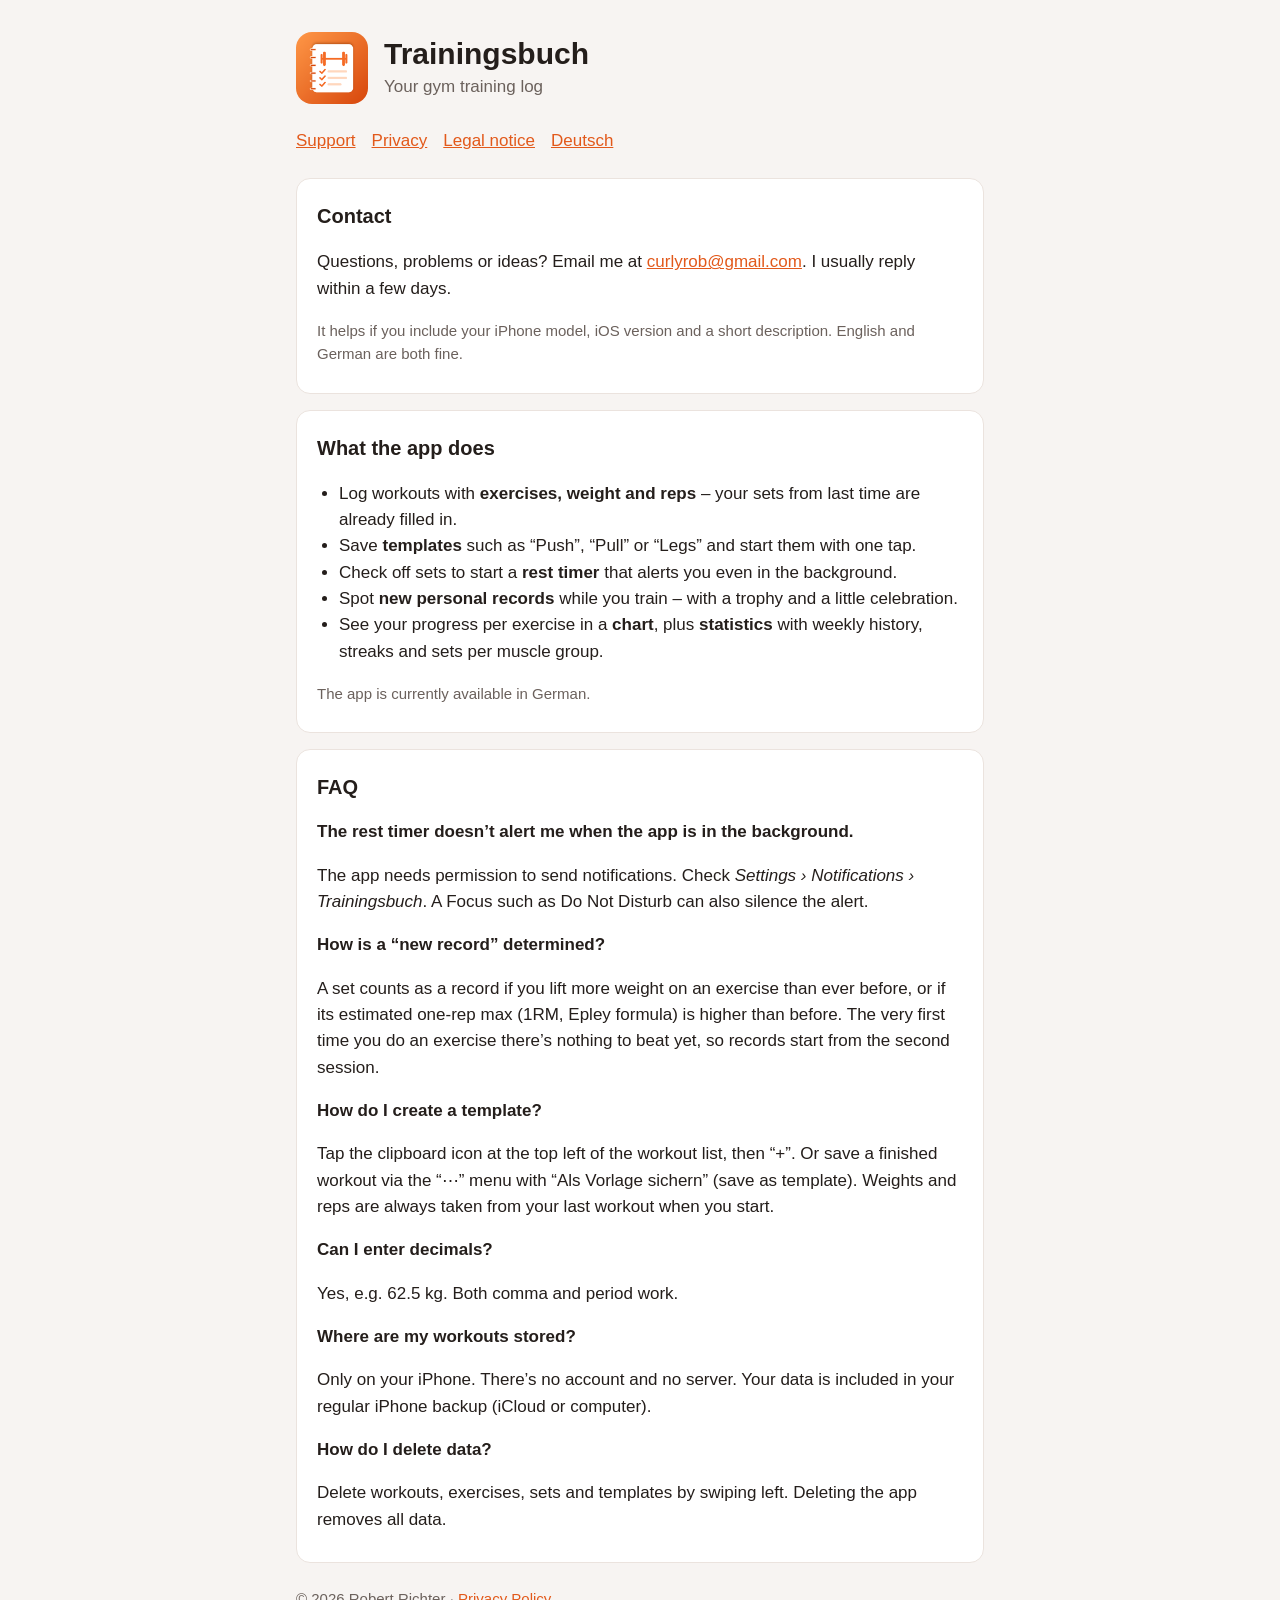
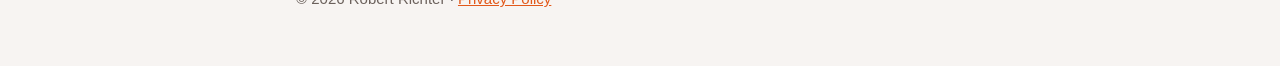
==== en/index.html @ 0fff26d6 "Support-, Datenschutz- und Impressumsseiten für Trainingsbuch (DE/EN) Co-Authored-By: Claude Opus 5." ====
<!doctype html>
<html lang="en">
<head>
  <meta charset="utf-8">
  <meta name="viewport" content="width=device-width, initial-scale=1">
  <title>Trainingsbuch – Support</title>
  <meta name="description" content="Help and contact for the iPhone app “Trainingsbuch” – your gym training log.">
  <link rel="icon" href="../icon.png">
  <link rel="stylesheet" href="../style.css">
</head>
<body>
<main>
  <header>
    <img src="../icon.png" alt="">
    <div>
      <h1>Trainingsbuch</h1>
      <p>Your gym training log</p>
    </div>
  </header>
  <nav>
    <a href="./">Support</a>
    <a href="privacy.html">Privacy</a>
    <a href="legal.html">Legal notice</a>
    <a href="../">Deutsch</a>
  </nav>

  <section>
    <h2>Contact</h2>
    <p>Questions, problems or ideas? Email me at
      <a href="mailto:curlyrob@gmail.com?subject=Trainingsbuch">curlyrob@gmail.com</a>.
      I usually reply within a few days.</p>
    <p class="muted">It helps if you include your iPhone model, iOS version and a short description. English and German are both fine.</p>
  </section>

  <section>
    <h2>What the app does</h2>
    <ul>
      <li>Log workouts with <strong>exercises, weight and reps</strong> – your sets from last time are already filled in.</li>
      <li>Save <strong>templates</strong> such as “Push”, “Pull” or “Legs” and start them with one tap.</li>
      <li>Check off sets to start a <strong>rest timer</strong> that alerts you even in the background.</li>
      <li>Spot <strong>new personal records</strong> while you train – with a trophy and a little celebration.</li>
      <li>See your progress per exercise in a <strong>chart</strong>, plus <strong>statistics</strong> with weekly history, streaks and sets per muscle group.</li>
    </ul>
    <p class="muted">The app is currently available in German.</p>
  </section>

  <section>
    <h2>FAQ</h2>
    <h3>The rest timer doesn’t alert me when the app is in the background.</h3>
    <p>The app needs permission to send notifications. Check <em>Settings › Notifications › Trainingsbuch</em>. A Focus such as Do Not Disturb can also silence the alert.</p>
    <h3>How is a “new record” determined?</h3>
    <p>A set counts as a record if you lift more weight on an exercise than ever before, or if its estimated one-rep max (1RM, Epley formula) is higher than before. The very first time you do an exercise there’s nothing to beat yet, so records start from the second session.</p>
    <h3>How do I create a template?</h3>
    <p>Tap the clipboard icon at the top left of the workout list, then “+”. Or save a finished workout via the “⋯” menu with “Als Vorlage sichern” (save as template). Weights and reps are always taken from your last workout when you start.</p>
    <h3>Can I enter decimals?</h3>
    <p>Yes, e.g. 62.5 kg. Both comma and period work.</p>
    <h3>Where are my workouts stored?</h3>
    <p>Only on your iPhone. There’s no account and no server. Your data is included in your regular iPhone backup (iCloud or computer).</p>
    <h3>How do I delete data?</h3>
    <p>Delete workouts, exercises, sets and templates by swiping left. Deleting the app removes all data.</p>
  </section>

  <footer>© 2026 Robert Richter · <a href="privacy.html">Privacy Policy</a></footer>
</main>
</body>
</html>
---- style.css ----
:root {
  --bg: #f7f4f2;
  --card: #ffffff;
  --text: #241e1b;
  --muted: #6b615c;
  --accent: #e2591b;
  --line: #ebe3de;
}
@media (prefers-color-scheme: dark) {
  :root {
    --bg: #151110;
    --card: #201a18;
    --text: #eeeae8;
    --muted: #aaa19c;
    --accent: #ff8c47;
    --line: #352d2a;
  }
}
* { box-sizing: border-box; }
body {
  margin: 0;
  background: var(--bg);
  color: var(--text);
  font: 17px/1.55 -apple-system, BlinkMacSystemFont, "Segoe UI", Roboto, sans-serif;
}
main { max-width: 720px; margin: 0 auto; padding: 32px 16px 56px; }
header { display: flex; align-items: center; gap: 16px; margin-bottom: 24px; }
header img { width: 72px; height: 72px; border-radius: 16px; }
header h1 { margin: 0; font-size: 30px; line-height: 1.2; }
header p { margin: 2px 0 0; color: var(--muted); }
nav { display: flex; gap: 16px; margin-bottom: 24px; flex-wrap: wrap; }
a { color: var(--accent); }
section {
  background: var(--card);
  border: 1px solid var(--line);
  border-radius: 14px;
  padding: 4px 20px 12px;
  margin-bottom: 16px;
}
h2 { font-size: 20px; margin: 18px 0 6px; }
h3 { font-size: 17px; margin: 16px 0 4px; }
ul { padding-left: 22px; }
.muted, footer { color: var(--muted); font-size: 15px; }
footer { margin-top: 24px; }
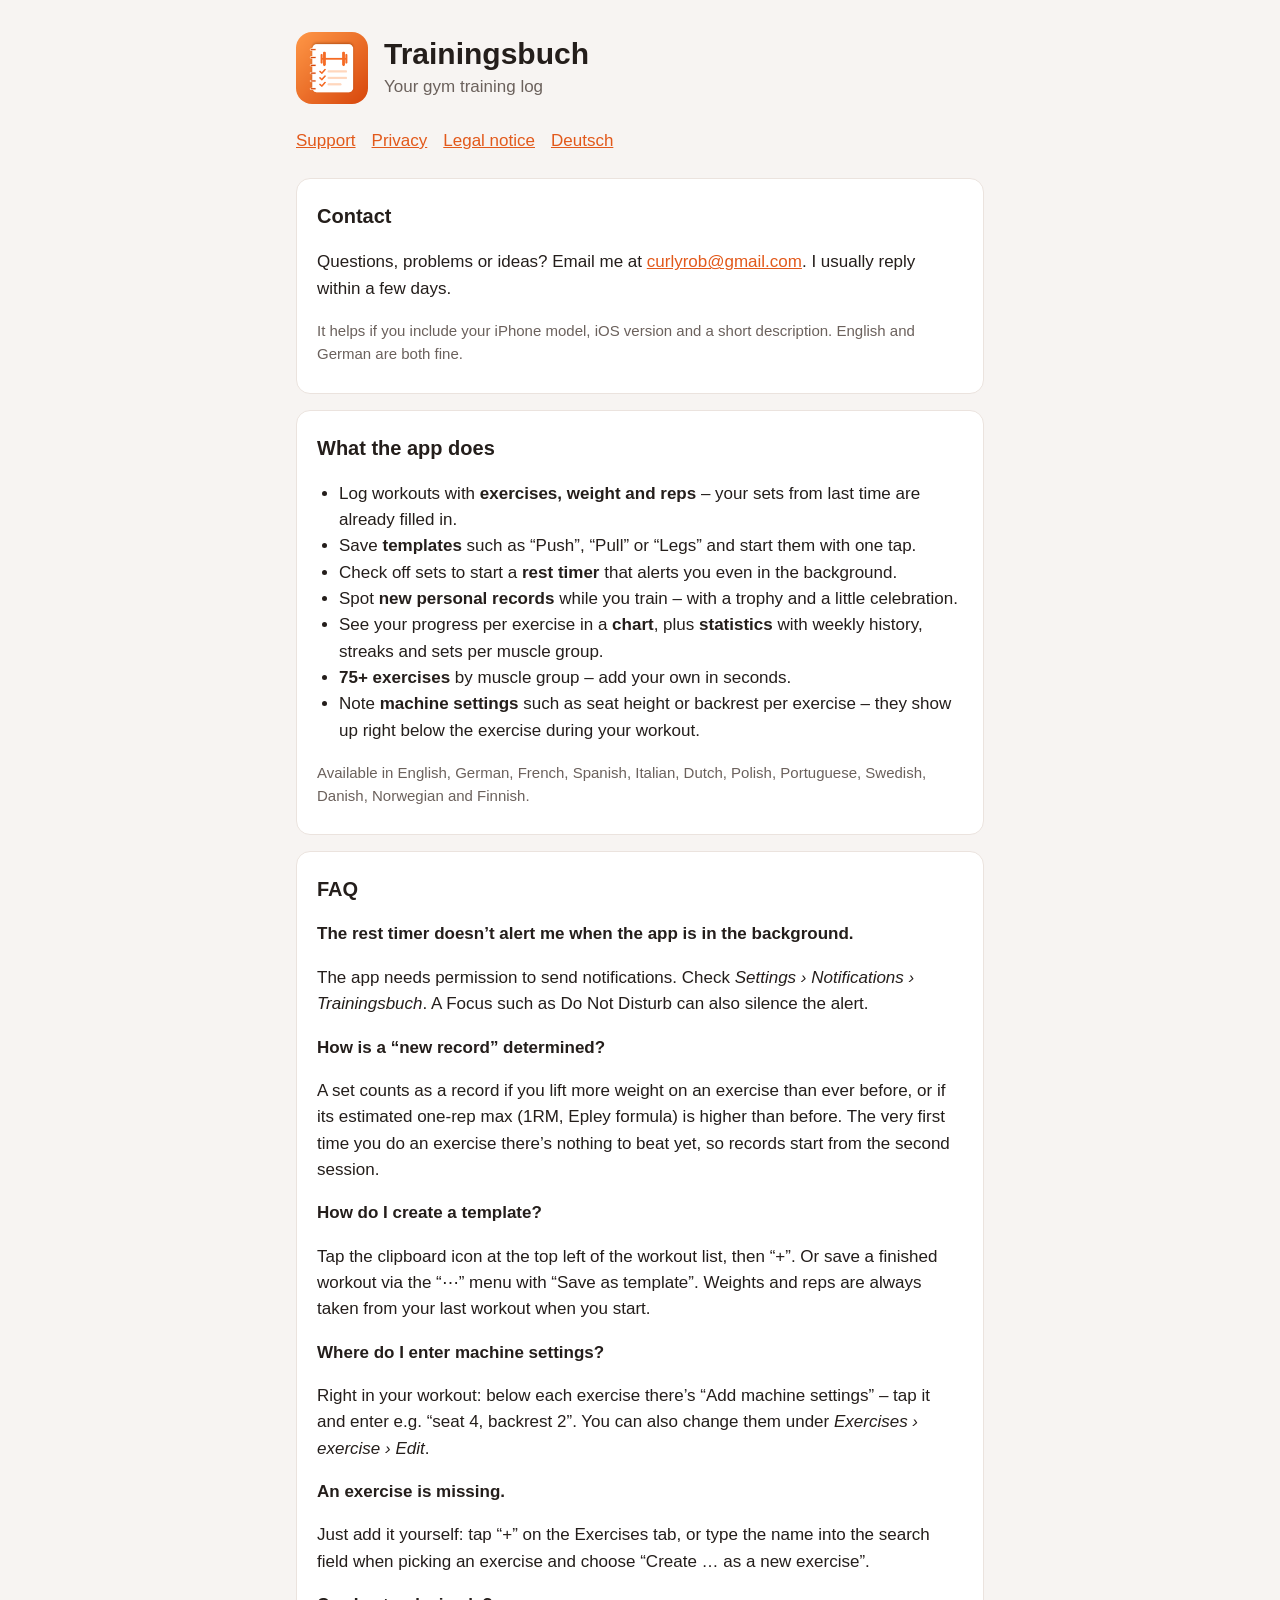
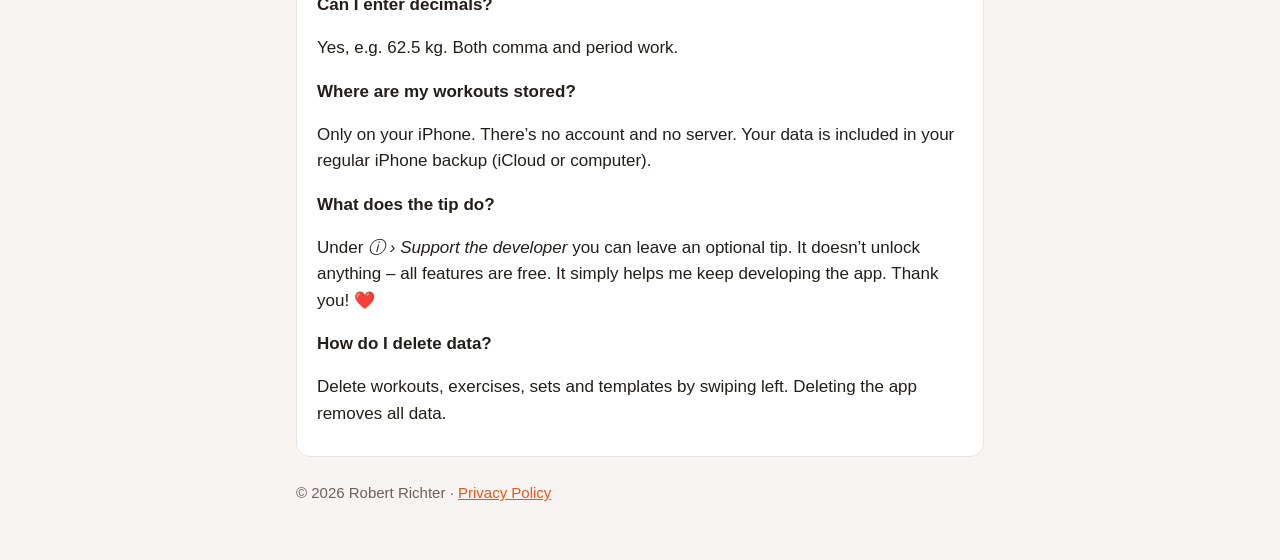
==== commit fab9c633: "Trinkgeld, Geräteeinstellungen, Übungskatalog und Sprachen ergänzt Co-Authored-By: Claude Opus 5.5 <" ====
--- a/en/index.html
+++ b/en/index.html
@@ -40,8 +40,10 @@
       <li>Check off sets to start a <strong>rest timer</strong> that alerts you even in the background.</li>
       <li>Spot <strong>new personal records</strong> while you train – with a trophy and a little celebration.</li>
       <li>See your progress per exercise in a <strong>chart</strong>, plus <strong>statistics</strong> with weekly history, streaks and sets per muscle group.</li>
+      <li><strong>75+ exercises</strong> by muscle group – add your own in seconds.</li>
+      <li>Note <strong>machine settings</strong> such as seat height or backrest per exercise – they show up right below the exercise during your workout.</li>
     </ul>
-    <p class="muted">The app is currently available in German.</p>
+    <p class="muted">Available in English, German, French, Spanish, Italian, Dutch, Polish, Portuguese, Swedish, Danish, Norwegian and Finnish.</p>
   </section>
 
   <section>
@@ -51,11 +53,17 @@
     <h3>How is a “new record” determined?</h3>
     <p>A set counts as a record if you lift more weight on an exercise than ever before, or if its estimated one-rep max (1RM, Epley formula) is higher than before. The very first time you do an exercise there’s nothing to beat yet, so records start from the second session.</p>
     <h3>How do I create a template?</h3>
-    <p>Tap the clipboard icon at the top left of the workout list, then “+”. Or save a finished workout via the “⋯” menu with “Als Vorlage sichern” (save as template). Weights and reps are always taken from your last workout when you start.</p>
+    <p>Tap the clipboard icon at the top left of the workout list, then “+”. Or save a finished workout via the “⋯” menu with “Save as template”. Weights and reps are always taken from your last workout when you start.</p>
+    <h3>Where do I enter machine settings?</h3>
+    <p>Right in your workout: below each exercise there’s “Add machine settings” – tap it and enter e.g. “seat 4, backrest 2”. You can also change them under <em>Exercises › exercise › Edit</em>.</p>
+    <h3>An exercise is missing.</h3>
+    <p>Just add it yourself: tap “+” on the Exercises tab, or type the name into the search field when picking an exercise and choose “Create … as a new exercise”.</p>
     <h3>Can I enter decimals?</h3>
     <p>Yes, e.g. 62.5 kg. Both comma and period work.</p>
     <h3>Where are my workouts stored?</h3>
     <p>Only on your iPhone. There’s no account and no server. Your data is included in your regular iPhone backup (iCloud or computer).</p>
+    <h3>What does the tip do?</h3>
+    <p>Under <em>ⓘ › Support the developer</em> you can leave an optional tip. It doesn’t unlock anything – all features are free. It simply helps me keep developing the app. Thank you! ❤️</p>
     <h3>How do I delete data?</h3>
     <p>Delete workouts, exercises, sets and templates by swiping left. Deleting the app removes all data.</p>
   </section>
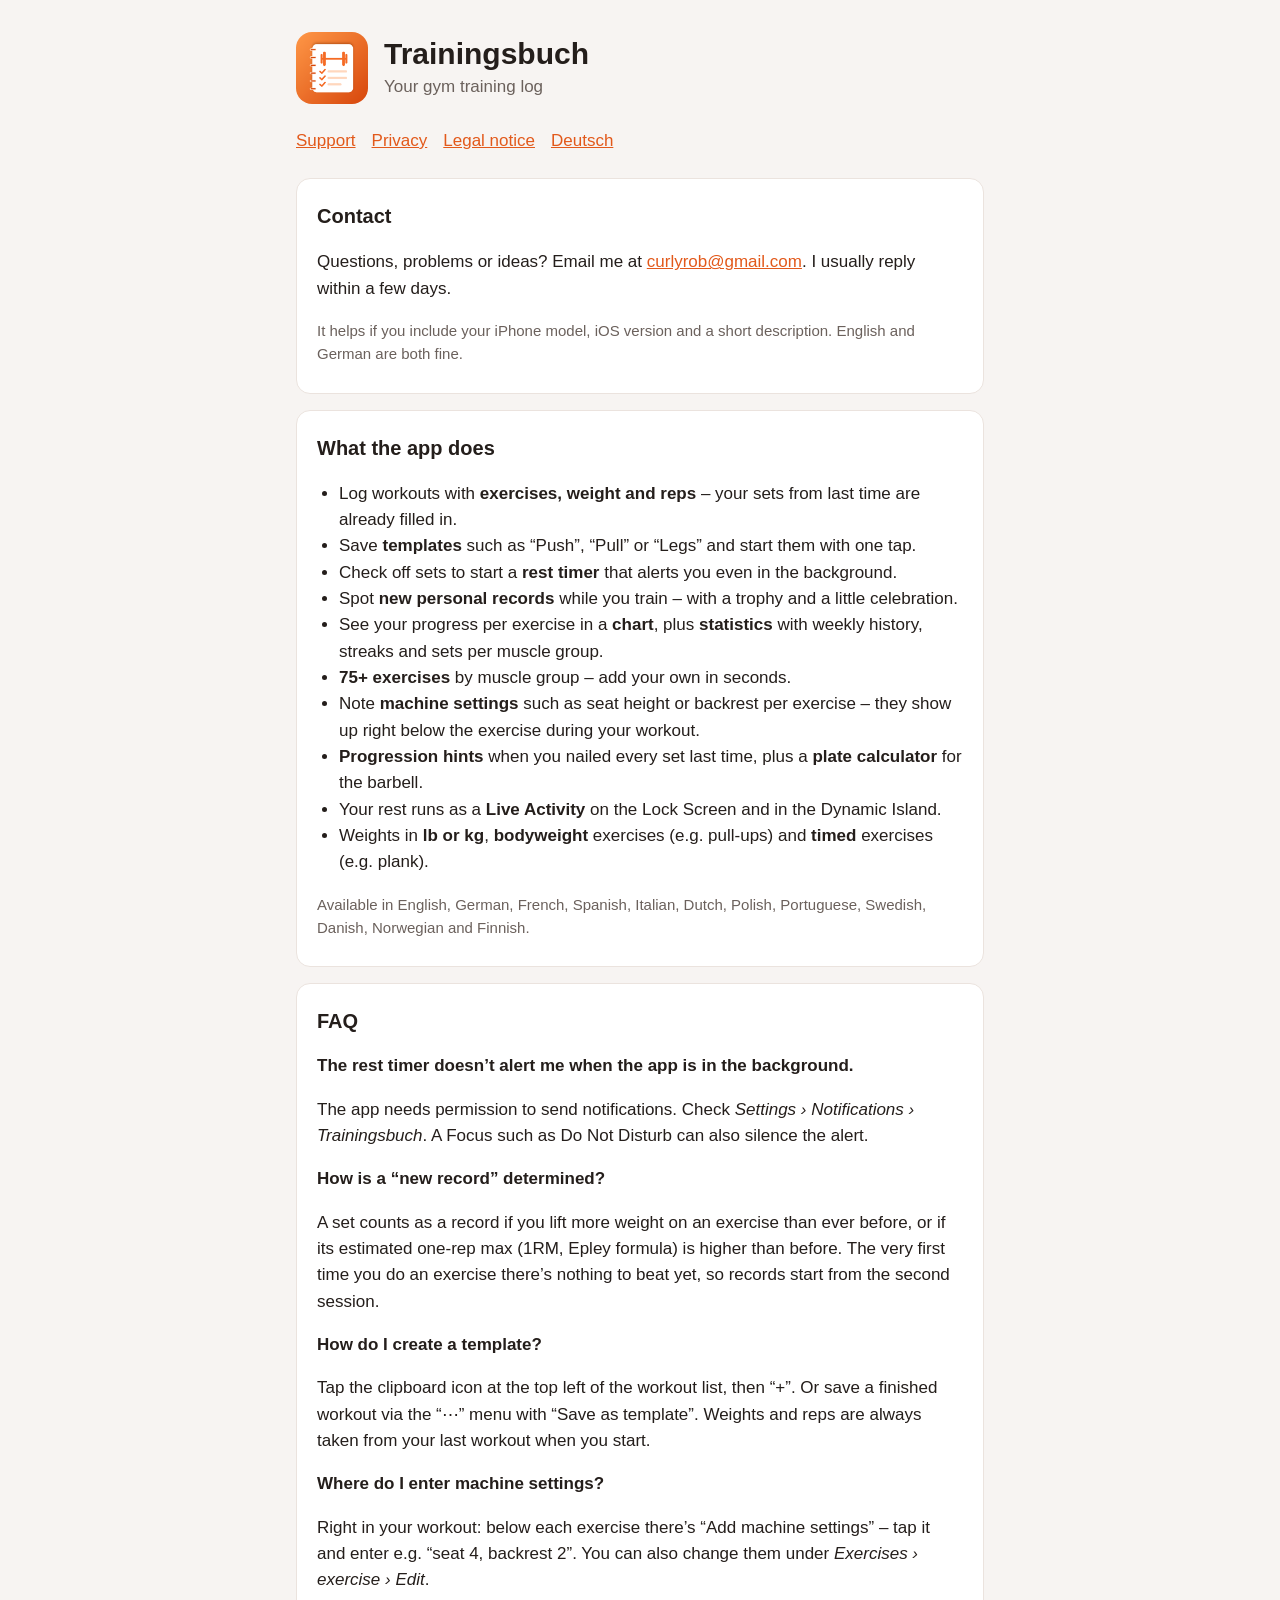
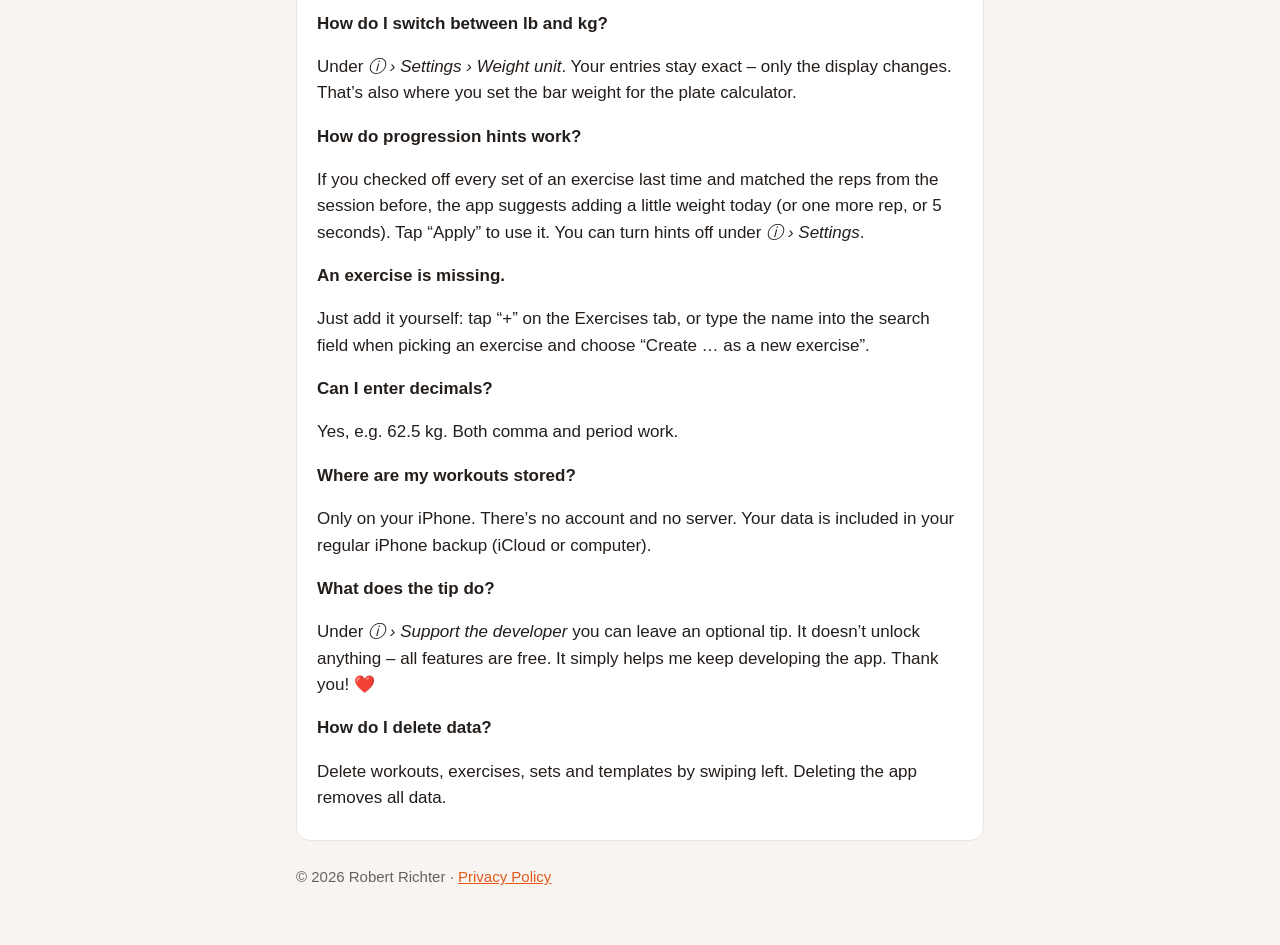
==== commit a4e19725: "Neue Funktionen: kg/lb, Übungsarten, Steigerungsvorschlag, Scheibenrechner, Live-Aktivität Co-Author" ====
--- a/en/index.html
+++ b/en/index.html
@@ -42,6 +42,9 @@
       <li>See your progress per exercise in a <strong>chart</strong>, plus <strong>statistics</strong> with weekly history, streaks and sets per muscle group.</li>
       <li><strong>75+ exercises</strong> by muscle group – add your own in seconds.</li>
       <li>Note <strong>machine settings</strong> such as seat height or backrest per exercise – they show up right below the exercise during your workout.</li>
+      <li><strong>Progression hints</strong> when you nailed every set last time, plus a <strong>plate calculator</strong> for the barbell.</li>
+      <li>Your rest runs as a <strong>Live Activity</strong> on the Lock Screen and in the Dynamic Island.</li>
+      <li>Weights in <strong>lb or kg</strong>, <strong>bodyweight</strong> exercises (e.g. pull-ups) and <strong>timed</strong> exercises (e.g. plank).</li>
     </ul>
     <p class="muted">Available in English, German, French, Spanish, Italian, Dutch, Polish, Portuguese, Swedish, Danish, Norwegian and Finnish.</p>
   </section>
@@ -56,6 +59,10 @@
     <p>Tap the clipboard icon at the top left of the workout list, then “+”. Or save a finished workout via the “⋯” menu with “Save as template”. Weights and reps are always taken from your last workout when you start.</p>
     <h3>Where do I enter machine settings?</h3>
     <p>Right in your workout: below each exercise there’s “Add machine settings” – tap it and enter e.g. “seat 4, backrest 2”. You can also change them under <em>Exercises › exercise › Edit</em>.</p>
+    <h3>How do I switch between lb and kg?</h3>
+    <p>Under <em>ⓘ › Settings › Weight unit</em>. Your entries stay exact – only the display changes. That’s also where you set the bar weight for the plate calculator.</p>
+    <h3>How do progression hints work?</h3>
+    <p>If you checked off every set of an exercise last time and matched the reps from the session before, the app suggests adding a little weight today (or one more rep, or 5 seconds). Tap “Apply” to use it. You can turn hints off under <em>ⓘ › Settings</em>.</p>
     <h3>An exercise is missing.</h3>
     <p>Just add it yourself: tap “+” on the Exercises tab, or type the name into the search field when picking an exercise and choose “Create … as a new exercise”.</p>
     <h3>Can I enter decimals?</h3>
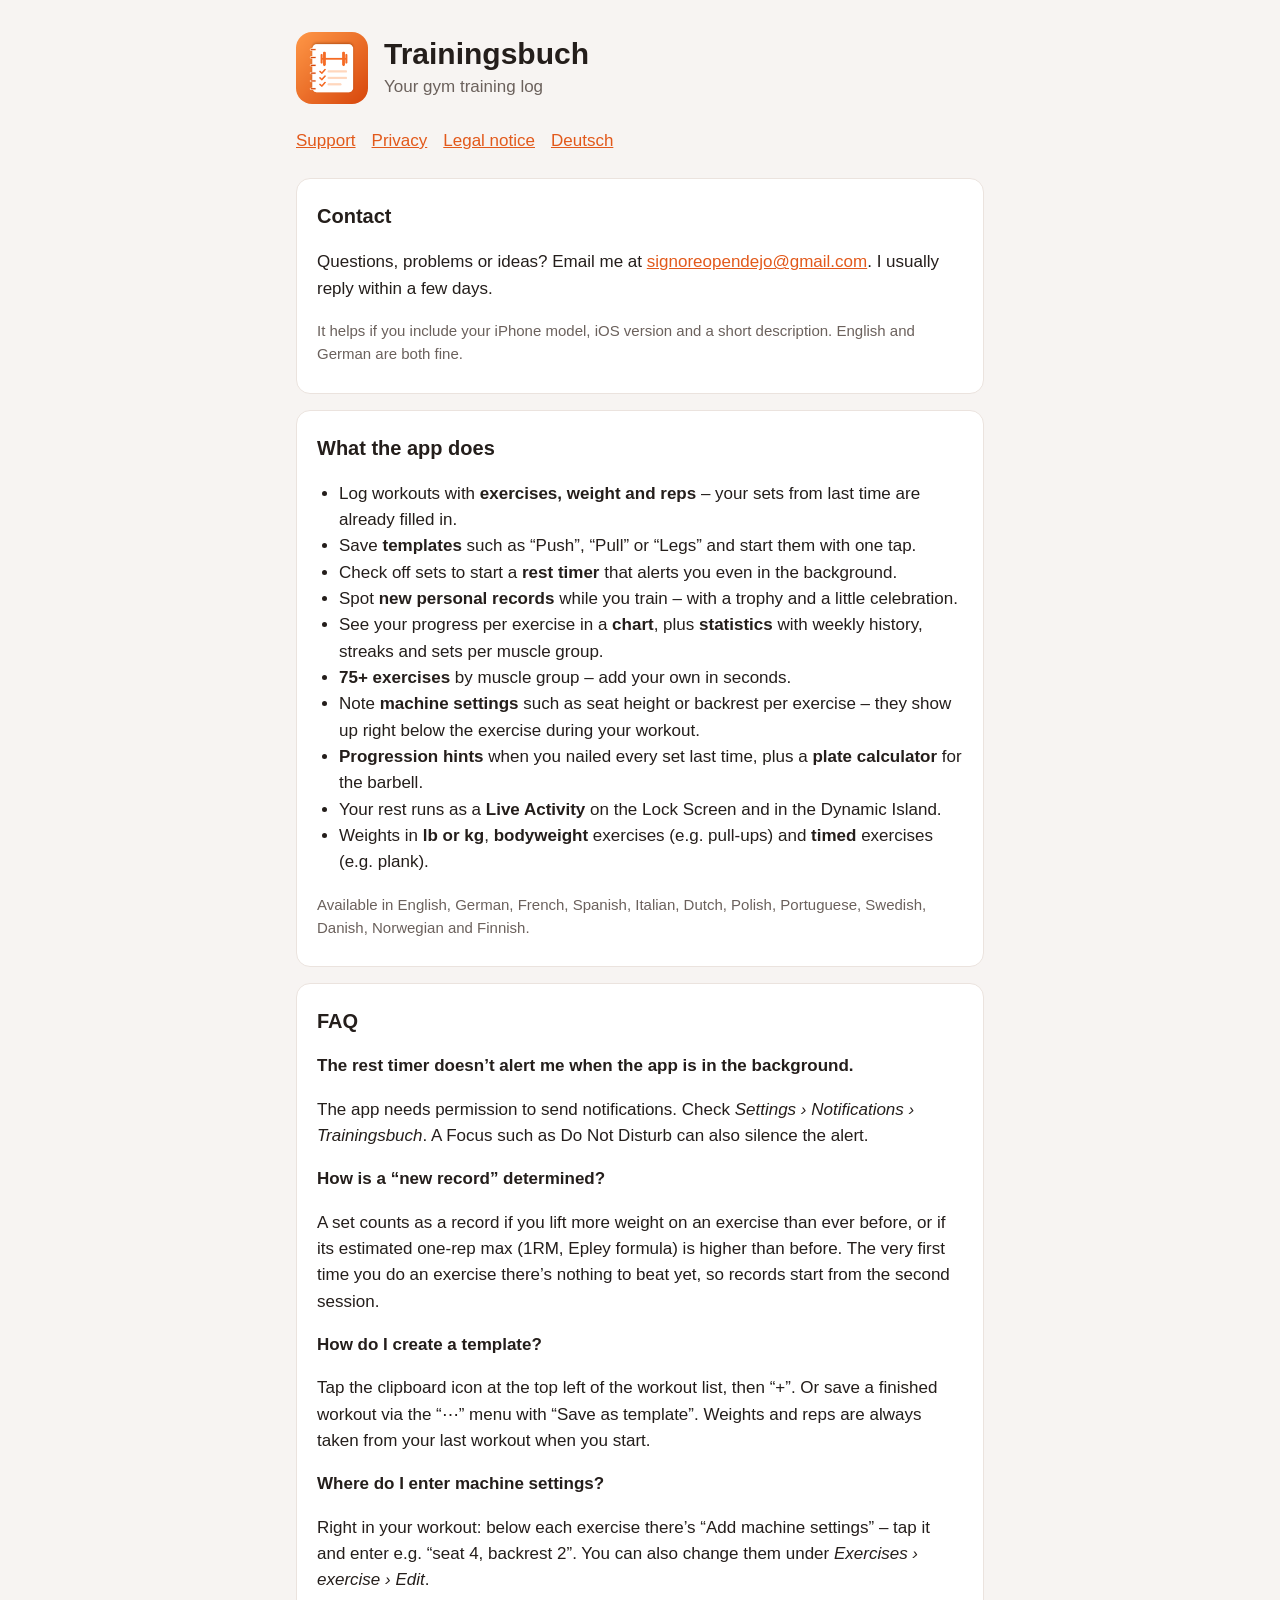
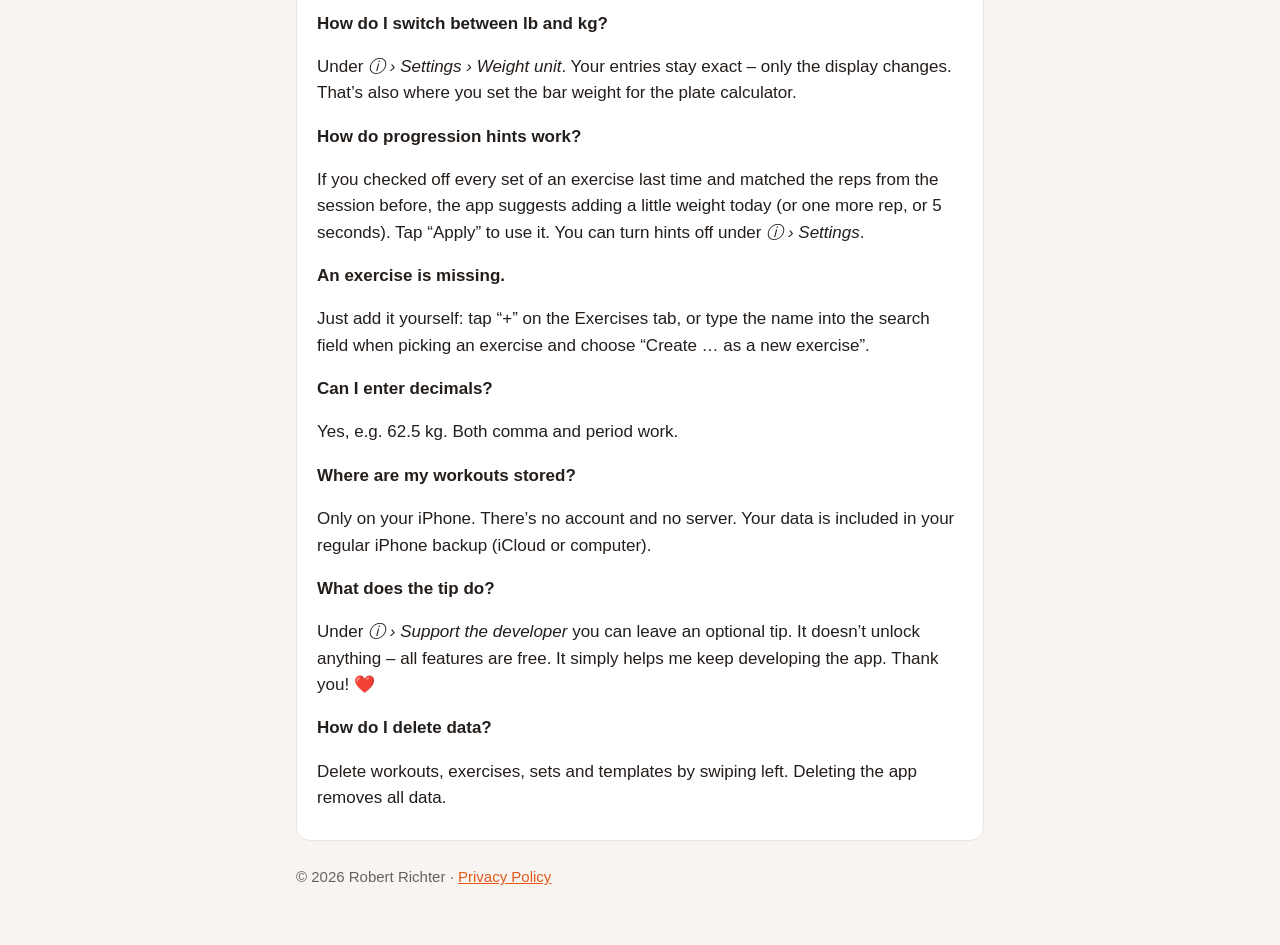
==== commit 2198a8ea: "Kontakt-E-Mail auf signoreopendejo@gmail.com geändert Co-Authored-By: Claude Opus 5.5 <noreply@anthr" ====
--- a/en/index.html
+++ b/en/index.html
@@ -27,7 +27,7 @@
   <section>
     <h2>Contact</h2>
     <p>Questions, problems or ideas? Email me at
-      <a href="mailto:curlyrob@gmail.com?subject=Trainingsbuch">curlyrob@gmail.com</a>.
+      <a href="mailto:signoreopendejo@gmail.com?subject=Trainingsbuch">signoreopendejo@gmail.com</a>.
       I usually reply within a few days.</p>
     <p class="muted">It helps if you include your iPhone model, iOS version and a short description. English and German are both fine.</p>
   </section>
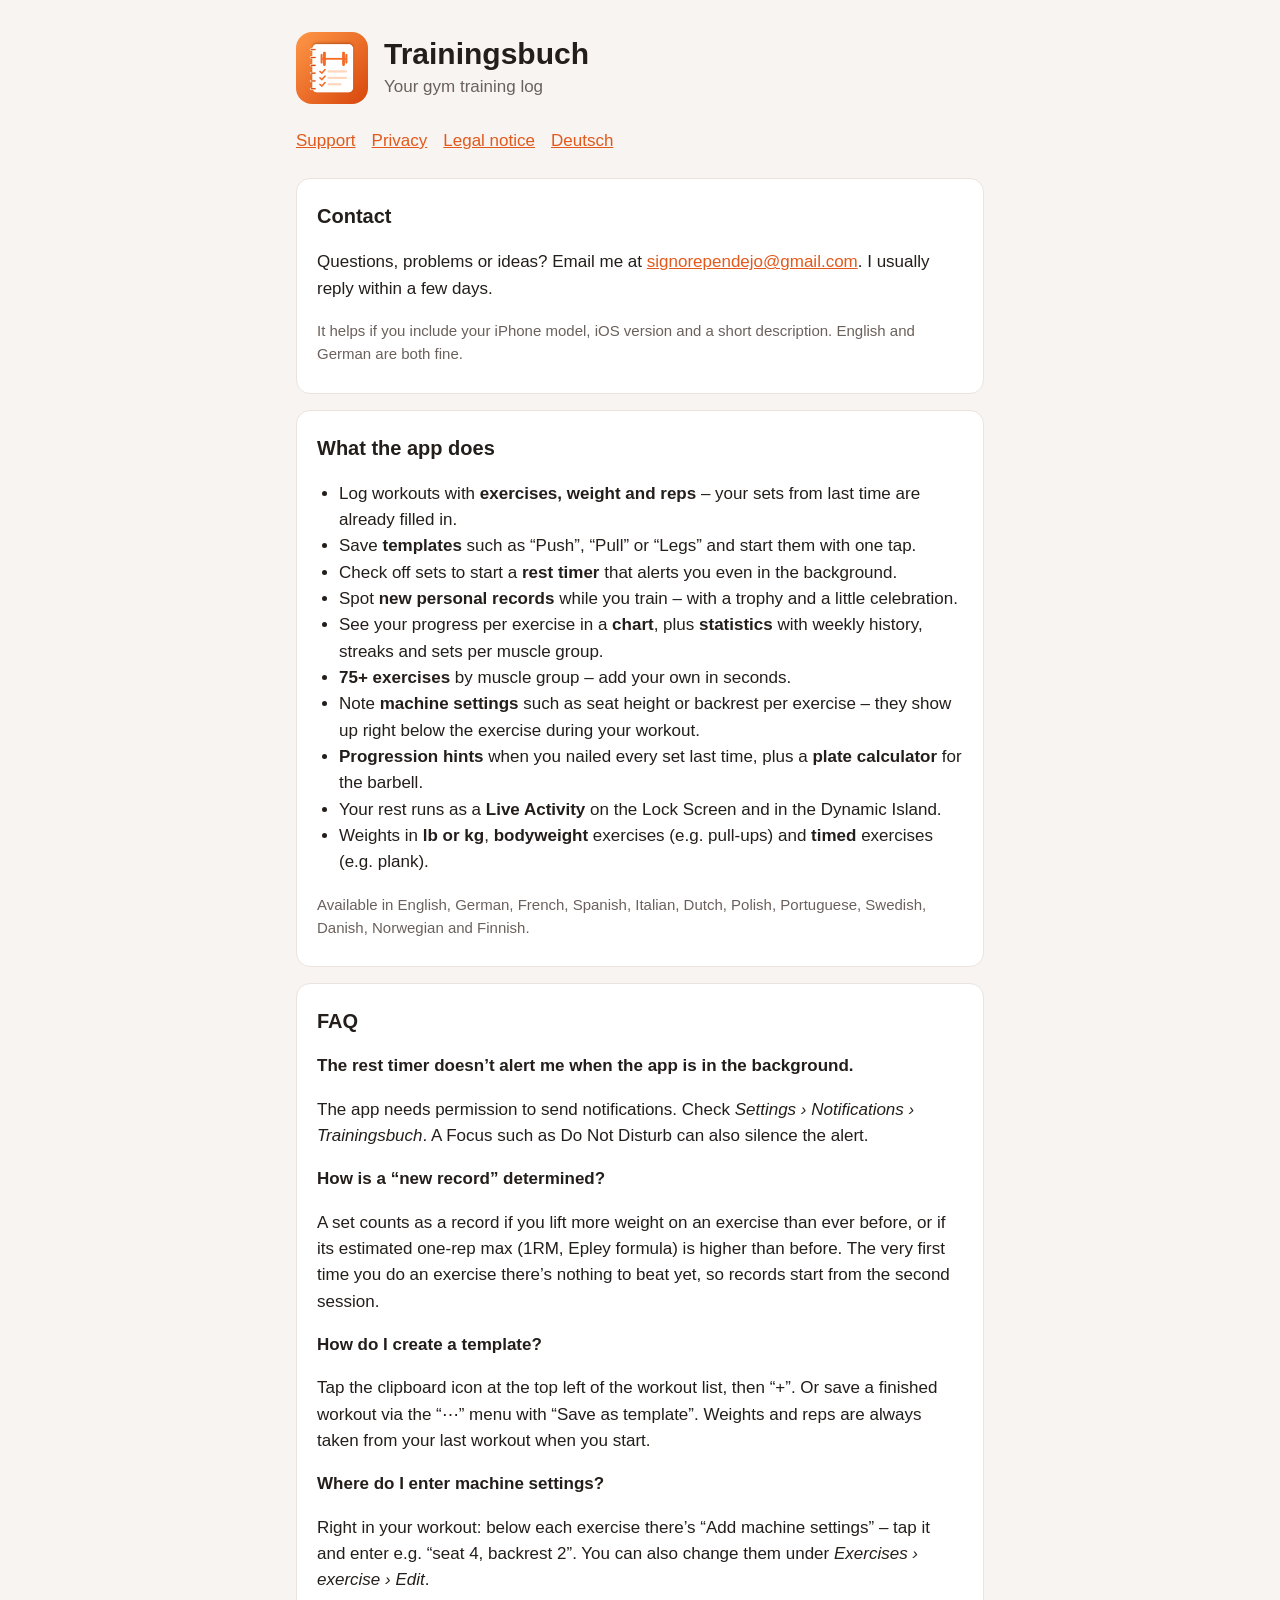
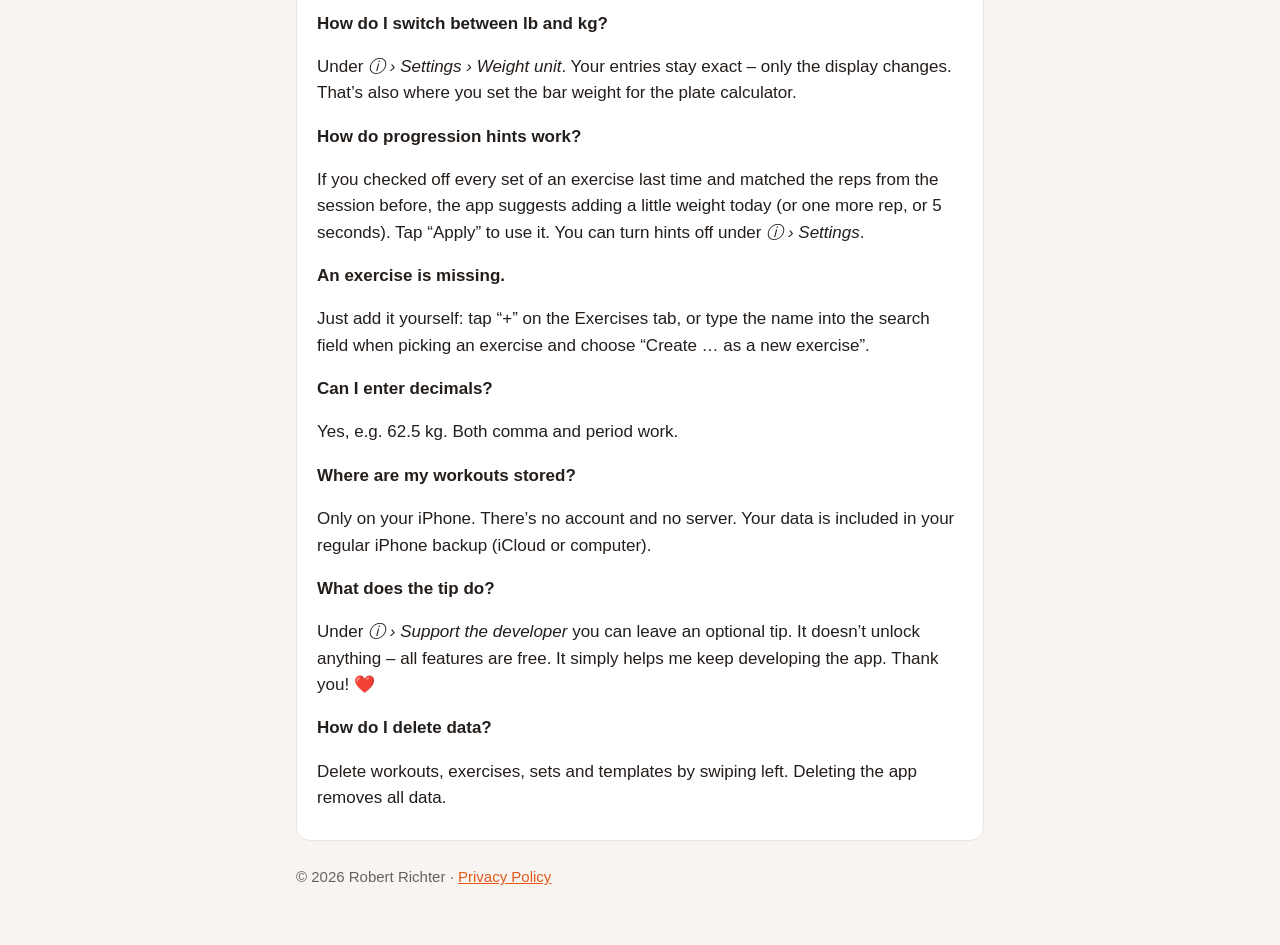
==== commit ca27725c: "Kontakt-E-Mail korrigiert: signorependejo@gmail.com Co-Authored-By: Claude Opus 5.5 <noreply@anthrop" ====
--- a/en/index.html
+++ b/en/index.html
@@ -27,7 +27,7 @@
   <section>
     <h2>Contact</h2>
     <p>Questions, problems or ideas? Email me at
-      <a href="mailto:signoreopendejo@gmail.com?subject=Trainingsbuch">signoreopendejo@gmail.com</a>.
+      <a href="mailto:signorependejo@gmail.com?subject=Trainingsbuch">signorependejo@gmail.com</a>.
       I usually reply within a few days.</p>
     <p class="muted">It helps if you include your iPhone model, iOS version and a short description. English and German are both fine.</p>
   </section>
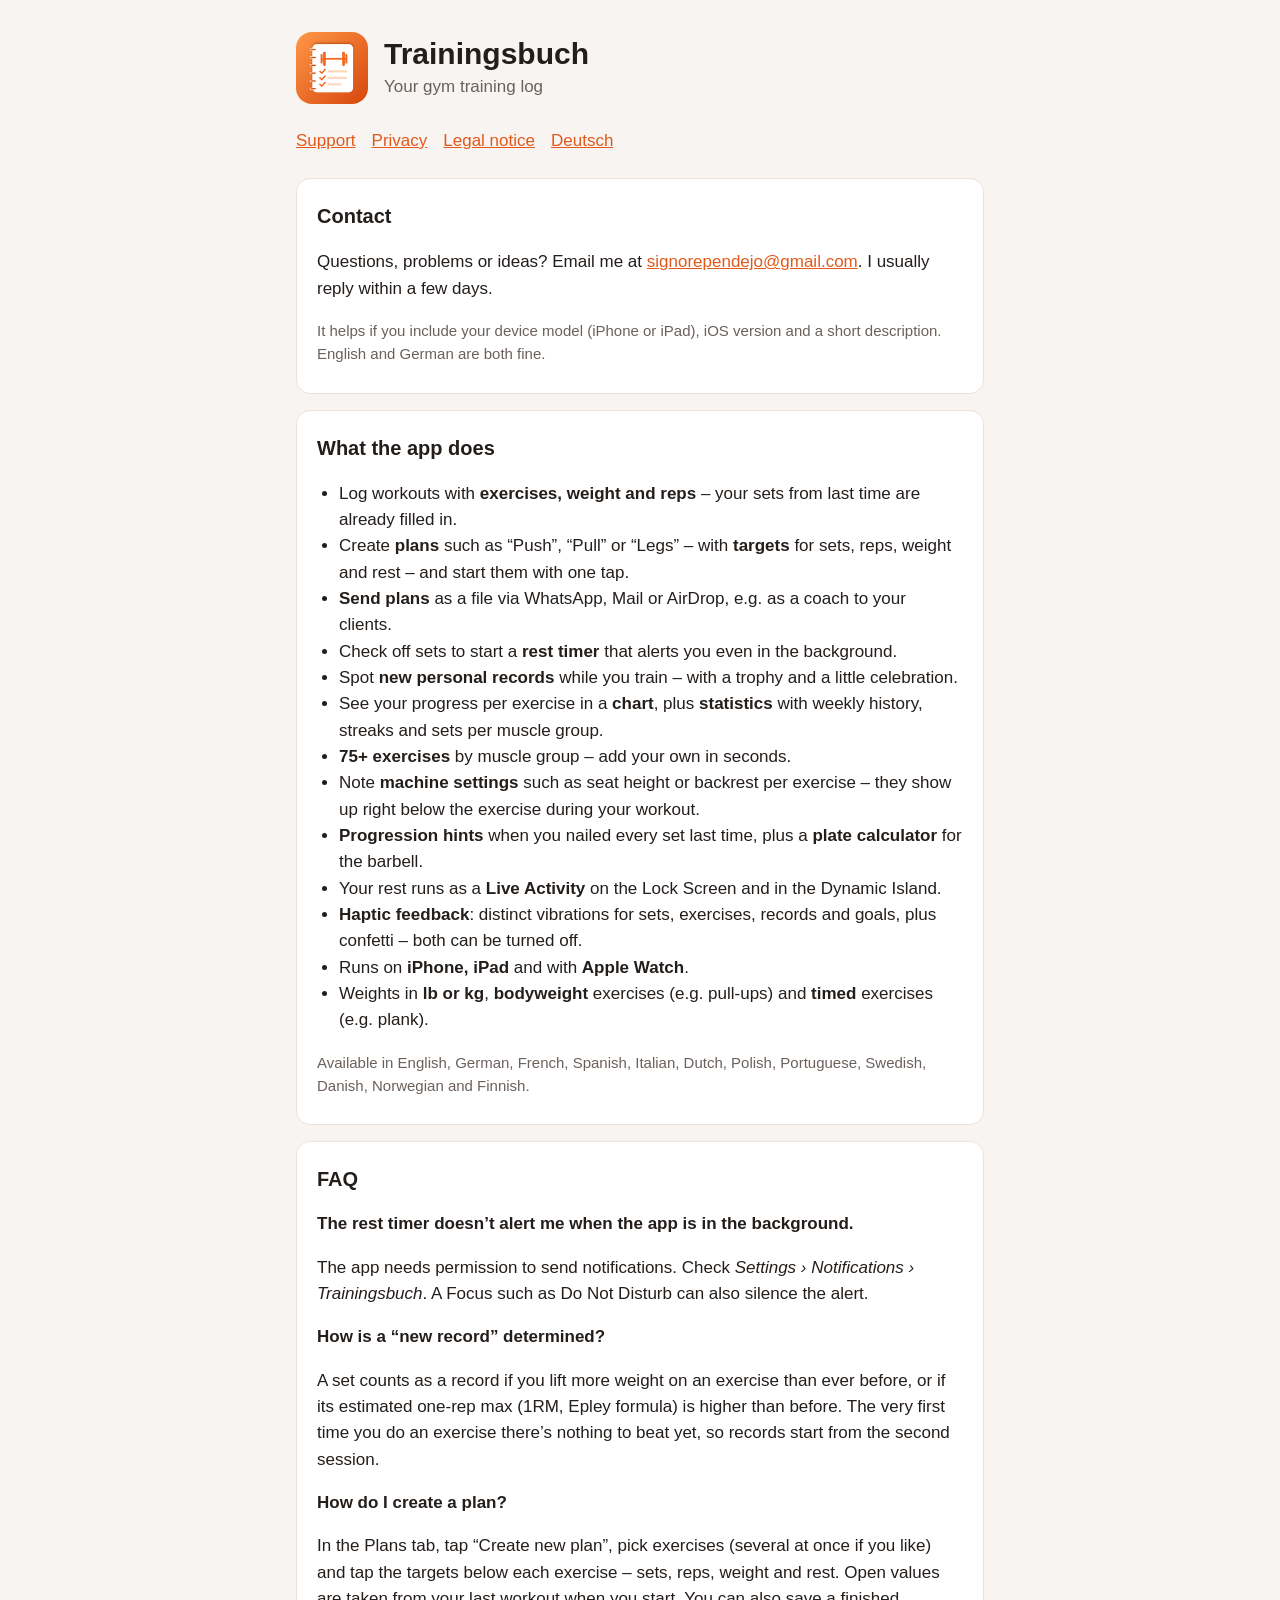
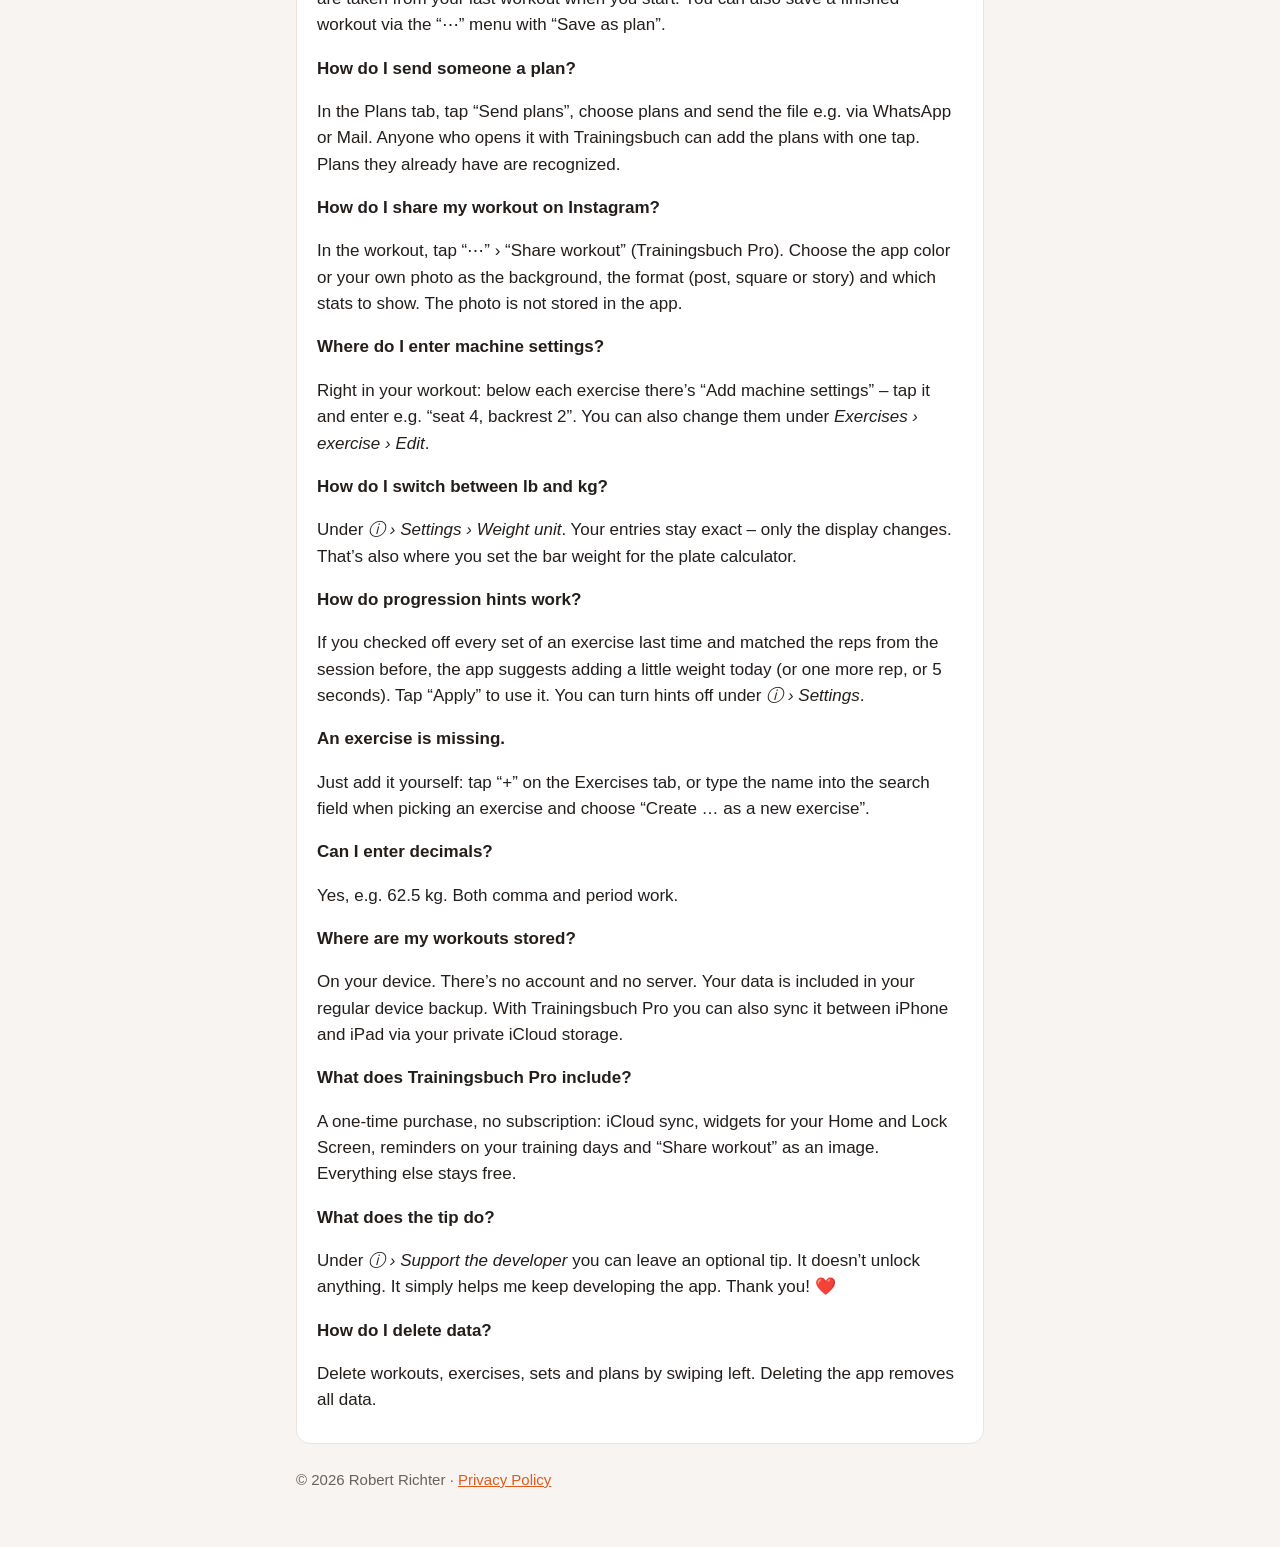
==== commit fe0d261c: "Pläne, Plan senden, Training als Bild teilen (Foto), iPad; Pro statt „alles kostenlos“ Co-Authored-B" ====
--- a/en/index.html
+++ b/en/index.html
@@ -4,7 +4,7 @@
   <meta charset="utf-8">
   <meta name="viewport" content="width=device-width, initial-scale=1">
   <title>Trainingsbuch – Support</title>
-  <meta name="description" content="Help and contact for the iPhone app “Trainingsbuch” – your gym training log.">
+  <meta name="description" content="Help and contact for the app “Trainingsbuch” for iPhone and iPad – your gym training log.">
   <link rel="icon" href="../icon.png">
   <link rel="stylesheet" href="../style.css">
 </head>
@@ -29,14 +29,15 @@
     <p>Questions, problems or ideas? Email me at
       <a href="mailto:signorependejo@gmail.com?subject=Trainingsbuch">signorependejo@gmail.com</a>.
       I usually reply within a few days.</p>
-    <p class="muted">It helps if you include your iPhone model, iOS version and a short description. English and German are both fine.</p>
+    <p class="muted">It helps if you include your device model (iPhone or iPad), iOS version and a short description. English and German are both fine.</p>
   </section>
 
   <section>
     <h2>What the app does</h2>
     <ul>
       <li>Log workouts with <strong>exercises, weight and reps</strong> – your sets from last time are already filled in.</li>
-      <li>Save <strong>templates</strong> such as “Push”, “Pull” or “Legs” and start them with one tap.</li>
+      <li>Create <strong>plans</strong> such as “Push”, “Pull” or “Legs” – with <strong>targets</strong> for sets, reps, weight and rest – and start them with one tap.</li>
+      <li><strong>Send plans</strong> as a file via WhatsApp, Mail or AirDrop, e.g. as a coach to your clients.</li>
       <li>Check off sets to start a <strong>rest timer</strong> that alerts you even in the background.</li>
       <li>Spot <strong>new personal records</strong> while you train – with a trophy and a little celebration.</li>
       <li>See your progress per exercise in a <strong>chart</strong>, plus <strong>statistics</strong> with weekly history, streaks and sets per muscle group.</li>
@@ -44,6 +45,8 @@
       <li>Note <strong>machine settings</strong> such as seat height or backrest per exercise – they show up right below the exercise during your workout.</li>
       <li><strong>Progression hints</strong> when you nailed every set last time, plus a <strong>plate calculator</strong> for the barbell.</li>
       <li>Your rest runs as a <strong>Live Activity</strong> on the Lock Screen and in the Dynamic Island.</li>
+      <li><strong>Haptic feedback</strong>: distinct vibrations for sets, exercises, records and goals, plus confetti – both can be turned off.</li>
+      <li>Runs on <strong>iPhone, iPad</strong> and with <strong>Apple Watch</strong>.</li>
       <li>Weights in <strong>lb or kg</strong>, <strong>bodyweight</strong> exercises (e.g. pull-ups) and <strong>timed</strong> exercises (e.g. plank).</li>
     </ul>
     <p class="muted">Available in English, German, French, Spanish, Italian, Dutch, Polish, Portuguese, Swedish, Danish, Norwegian and Finnish.</p>
@@ -55,8 +58,12 @@
     <p>The app needs permission to send notifications. Check <em>Settings › Notifications › Trainingsbuch</em>. A Focus such as Do Not Disturb can also silence the alert.</p>
     <h3>How is a “new record” determined?</h3>
     <p>A set counts as a record if you lift more weight on an exercise than ever before, or if its estimated one-rep max (1RM, Epley formula) is higher than before. The very first time you do an exercise there’s nothing to beat yet, so records start from the second session.</p>
-    <h3>How do I create a template?</h3>
-    <p>Tap the clipboard icon at the top left of the workout list, then “+”. Or save a finished workout via the “⋯” menu with “Save as template”. Weights and reps are always taken from your last workout when you start.</p>
+    <h3>How do I create a plan?</h3>
+    <p>In the Plans tab, tap “Create new plan”, pick exercises (several at once if you like) and tap the targets below each exercise – sets, reps, weight and rest. Open values are taken from your last workout when you start. You can also save a finished workout via the “⋯” menu with “Save as plan”.</p>
+    <h3>How do I send someone a plan?</h3>
+    <p>In the Plans tab, tap “Send plans”, choose plans and send the file e.g. via WhatsApp or Mail. Anyone who opens it with Trainingsbuch can add the plans with one tap. Plans they already have are recognized.</p>
+    <h3>How do I share my workout on Instagram?</h3>
+    <p>In the workout, tap “⋯” › “Share workout” (Trainingsbuch Pro). Choose the app color or your own photo as the background, the format (post, square or story) and which stats to show. The photo is not stored in the app.</p>
     <h3>Where do I enter machine settings?</h3>
     <p>Right in your workout: below each exercise there’s “Add machine settings” – tap it and enter e.g. “seat 4, backrest 2”. You can also change them under <em>Exercises › exercise › Edit</em>.</p>
     <h3>How do I switch between lb and kg?</h3>
@@ -68,11 +75,13 @@
     <h3>Can I enter decimals?</h3>
     <p>Yes, e.g. 62.5 kg. Both comma and period work.</p>
     <h3>Where are my workouts stored?</h3>
-    <p>Only on your iPhone. There’s no account and no server. Your data is included in your regular iPhone backup (iCloud or computer).</p>
+    <p>On your device. There’s no account and no server. Your data is included in your regular device backup. With Trainingsbuch Pro you can also sync it between iPhone and iPad via your private iCloud storage.</p>
+    <h3>What does Trainingsbuch Pro include?</h3>
+    <p>A one-time purchase, no subscription: iCloud sync, widgets for your Home and Lock Screen, reminders on your training days and “Share workout” as an image. Everything else stays free.</p>
     <h3>What does the tip do?</h3>
-    <p>Under <em>ⓘ › Support the developer</em> you can leave an optional tip. It doesn’t unlock anything – all features are free. It simply helps me keep developing the app. Thank you! ❤️</p>
+    <p>Under <em>ⓘ › Support the developer</em> you can leave an optional tip. It doesn’t unlock anything. It simply helps me keep developing the app. Thank you! ❤️</p>
     <h3>How do I delete data?</h3>
-    <p>Delete workouts, exercises, sets and templates by swiping left. Deleting the app removes all data.</p>
+    <p>Delete workouts, exercises, sets and plans by swiping left. Deleting the app removes all data.</p>
   </section>
 
   <footer>© 2026 Robert Richter · <a href="privacy.html">Privacy Policy</a></footer>
--- a/style.css
+++ b/style.css
@@ -42,3 +42,5 @@
 ul { padding-left: 22px; }
 .muted, footer { color: var(--muted); font-size: 15px; }
 footer { margin-top: 24px; }
+.appstore { display: inline-block; margin-top: 10px; line-height: 0; }
+.appstore img { width: 150px; height: 50px; }
